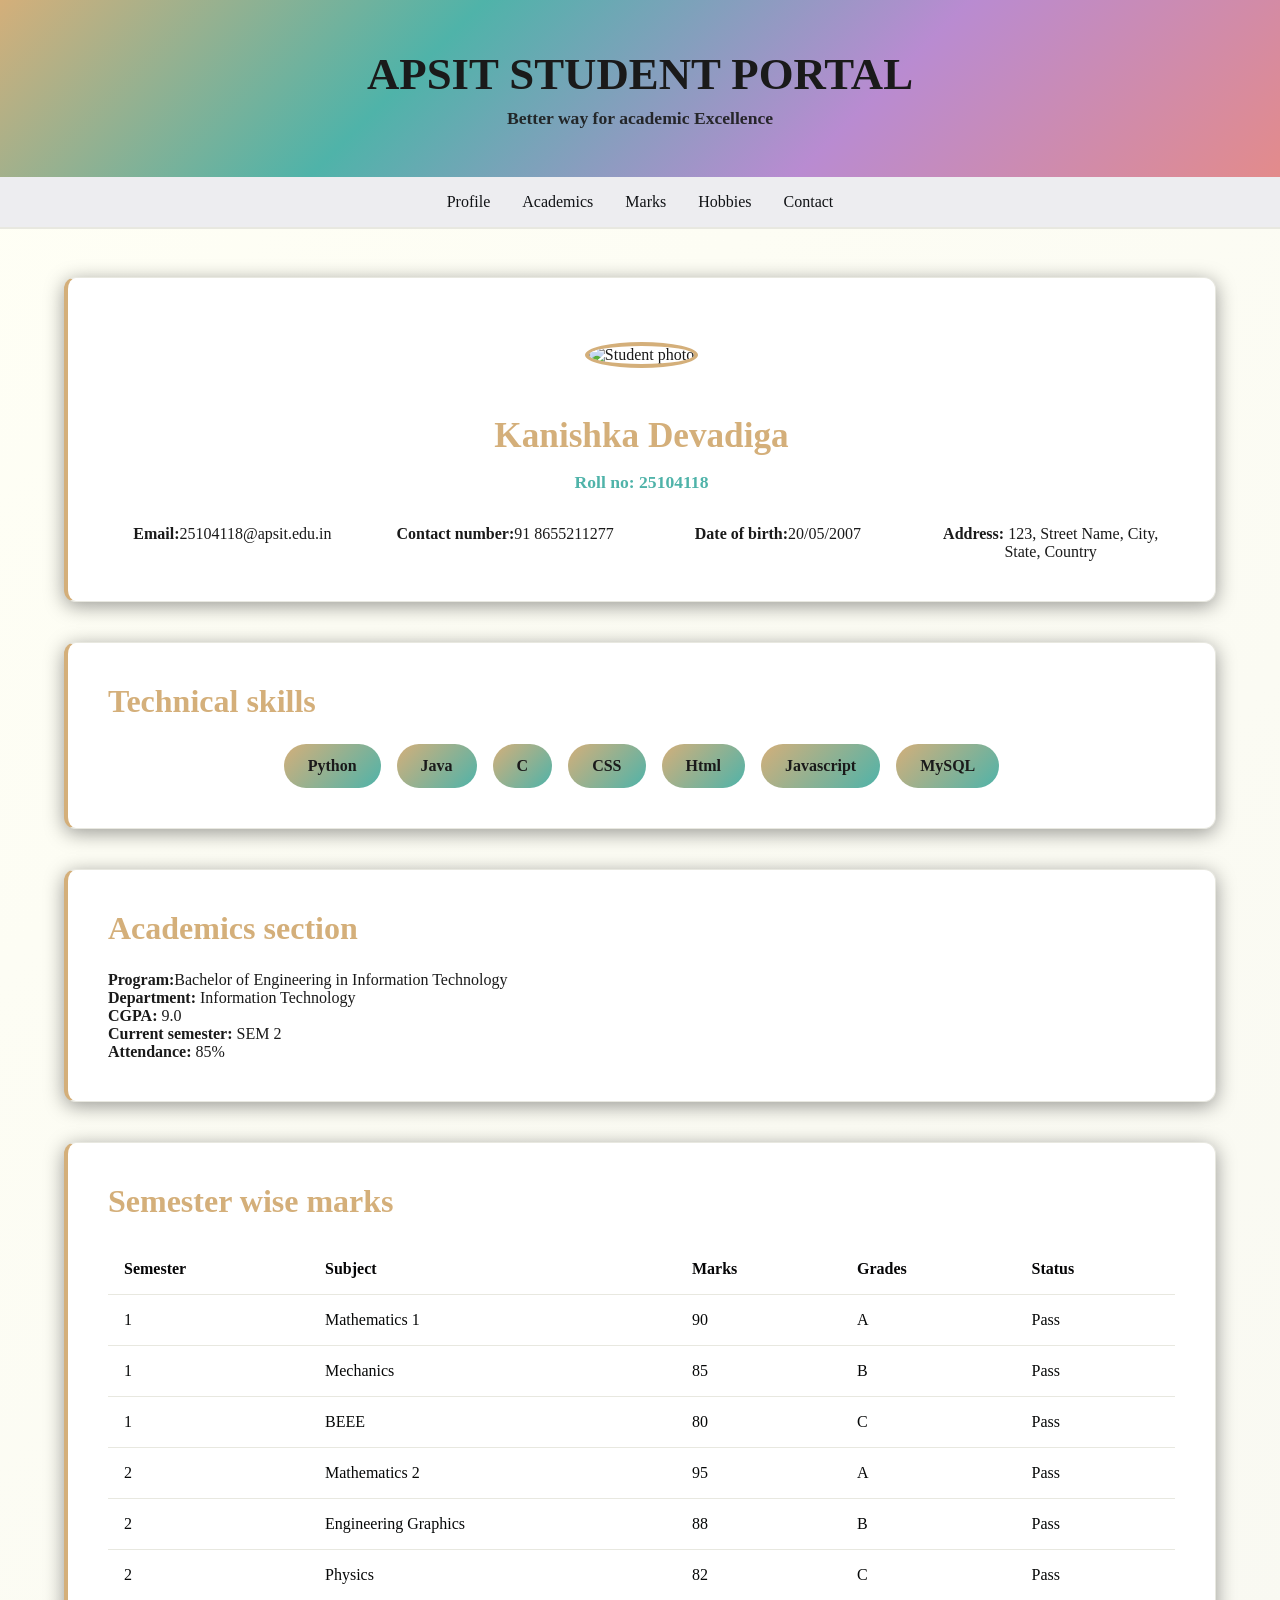
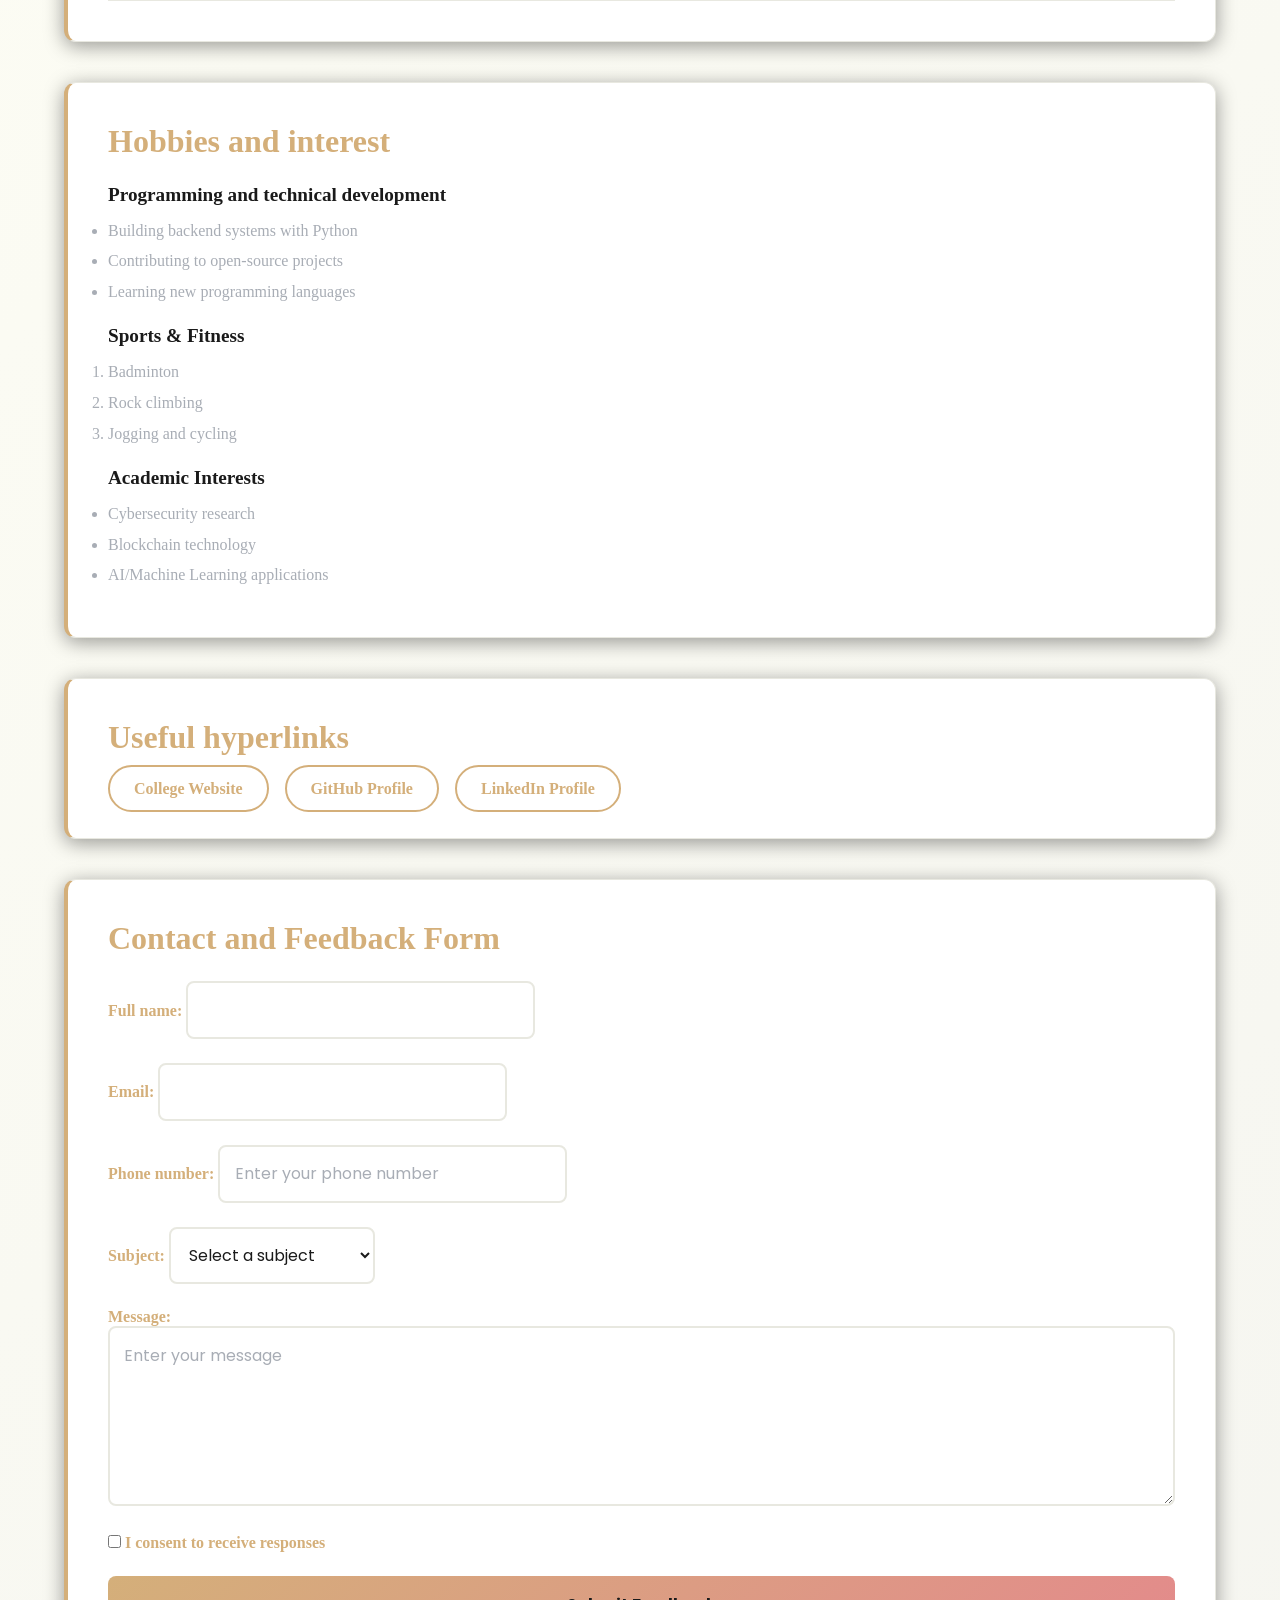
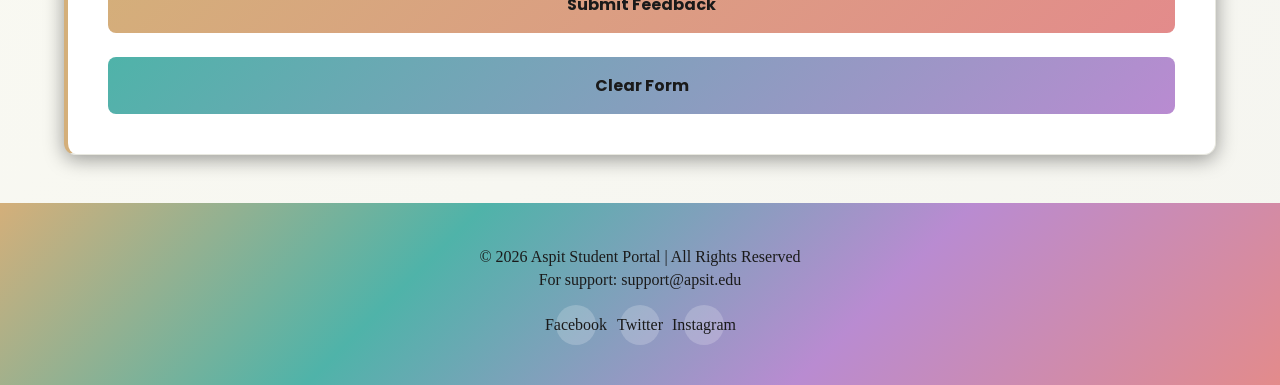
==== index.html @ bbbbcdbe "Rename version1.html to index.html" ====
<!Doctype html>
<html lang = "en">
    <head>
        <meta charset = "UTF-8">
        <meta name = "viewpoint" content = "weidth = device width, initial scale = 1.0">
        <meta name = "viewport" content = "width = device-width, initial-scale = 1.0">
        <title>Student academic portal</title>
        <link rel = "stylesheet" href="version1.css">
    </head>
    <body>
        <header>
            <!--Header section-->
            <h1>APSIT STUDENT PORTAL</h1>
            <p>Better way for academic Excellence</p>
        </header>
        <nav>
            <ul>
                <li><a href="#profile">Profile</a></li>
                <li><a href="#academics">Academics</a></li>
                <li><a href="#marks">Marks</a></li>
                <li><a href="#hobbies">Hobbies</a></li>
                <li><a href="#contact">Contact</a></li>
            </ul>
        </nav>
        <main>

            <!-- Profile section-->

            <section id = "profile">
                <h2></h2>
                   <!--sTUDENT PHOTO-->
                <img src = "https://i.ibb.co/qYXybnB7/Whats-App-Image-2026-09-25-at-18-08-50.jpg" alt = "Student photo">
                   <!--Student name -->
                <h3>Kanishka Devadiga</h3>
                <p><strong>Roll no:</strong> 25104118</p>
                    <!-- personal info grid-->
                 <div class = "info-section">
                    <div class = "info item">
                        <p><strong>Email:</strong>25104118@apsit.edu.in</p>
                    </div>
                    <div class = "info item">
                        <p><strong>Contact number:</strong>91 8655211277</p>
                    </div>
                    <div class = "info item">
                        <p><strong>Date of birth:</strong>20/05/2007</p>
                    </div>
                    <div class = "info item">
                        <p><strong>Address:</strong> 123, Street Name, City, State, Country</p>
                    </div>
                 </div>
            </section>

            <!-- Skills section-->

             <section id = "skills">
                <h2>Technical skills</h2>
                <ul>
                    <li>Python</li>
                    <li>Java</li>
                    <li>C</li>
                    <li>CSS</li>
                    <li>Html</li>
                    <li>Javascript</li>             
                    <li>MySQL</li>  
                </ul>
             </section>

             <!-- Academics section-->

             <section id = "academics">
                <h2>Academics section</h2>
                <div class = "academics section">
                    <div class = "academics info">
                        <p><strong>Program:</strong>Bachelor of Engineering in Information Technology</p>
                    </div>
                    <div class = "academic info">
                        <p><strong>Department:</strong> Information Technology</p>
                    </div>
                    <div class = "academic info">
                        <p><strong>CGPA:</strong> 9.0</p>
                    </div>
                    <div class = "academic info">
                        <p><strong>Current semester:</strong> SEM 2</p>
                    </div>
                    <div class = "academic info">
                        <p><strong>Attendance:</strong> 85%</p>
                    </div>
                </div>
             </section>

            <!--Marks section-->

                <section id = "marks">
                    <h2>Semester wise marks</h2>
                    <table>
                        <thead>
                            <tr>
                                <th>Semester</th>
                                <th>Subject</th>
                                <th>Marks</th>
                                <th>Grades</th>
                                <th>Status</th>
                            </tr>
                            <tr>
                                <td>1</td>
                                <td>Mathematics 1</td>
                                <td>90</td>
                                <td>A</td>
                                <td>Pass</td>
                            </tr>
                            <tr>
                                <td>1</td>
                                <td>Mechanics</td>
                                <td>85</td>
                                <td>B</td>
                                <td>Pass</td>
                            </tr>
                            <tr>
                                <td>1</td>
                                <td>BEEE</td>
                                <td>80</td>
                                <td>C</td>
                                <td>Pass</td>
                            </tr>
                            <tr>
                                <td>2</td>
                                <td>Mathematics 2</td>
                                <td>95</td>
                                <td>A</td>
                                <td>Pass</td>
                            </tr>
                            <tr>
                                <td>2</td>
                                <td>Engineering Graphics</td>
                                <td>88</td>
                                <td>B</td>
                                <td>Pass</td>
                            </tr>
                            <tr>
                                <td>2</td>
                                <td>Physics</td>
                                <td>82</td>
                                <td>C</td>
                                <td>Pass</td>
                            </tr>
                        </thead>
                    </table>
                 </section>

                <!--Hobbies section-->

                <section id = "hobbies">
                    <h2>Hobbies and interest</h2>
                    <h3>Programming and technical development</h3>
                    <ul>
                        <li>Building backend systems with Python</li>
                        <li>Contributing to open-source projects</li>
                        <li>Learning new programming languages</li>
                    </ul>
            
                    <h3>Sports & Fitness</h3>
                    <ol>
                        <li>Badminton</li>
                        <li>Rock climbing</li>
                        <li>Jogging and cycling</li>
                    </ol>
            
                    <h3>Academic Interests</h3>
                    <ul>
                        <li>Cybersecurity research</li>
                        <li>Blockchain technology</li>
                        <li>AI/Machine Learning applications</li>
                    </ul>
                </section>

                <!--Links section-->

                <section id = "links">
                    <h2>Useful hyperlinks</h2>
                    <ul>
                        <li><a href="https://www.apsit.edu.in/" target="_blank">College Website</a></li>
                        <li><a href="https://github.com" target="_blank">GitHub Profile</a></li>
                        <li><a href="https://linkedin.com" target="_blank">LinkedIn Profile</a></li>
                    </ul>
                </section>

                <!--Contact section-->

                <section id ="contact">
                    <h2>Contact and Feedback Form</h2>
                    <form>
                        <div>
                            <label for="full name">Full name:</label>
                            <input type="text" id="full name" name="full name" required>
                        </div>
                        <div>
                            <label for="email">Email:</label>
                            <input type="email" id="email" name="email" required>
                        </div>
                        <div>
                            <label for="phone">Phone number:</label>
                            <input type="tel" id="phone" name="phone" placeholder = "Enter your phone number">
                        </div>
                        <div>
                            <label for="subject">Subject:</label>
                            <select id="subject" name="subject" required>
                                <option value="">Select a subject</option>
                                <option value="academic">Academic Concern</option>
                                <option value="technical">Technical Issue</option>
                                <option value="complaint">Complaint</option>
                                <option value="feedback">General Feedback</option>
                            </select>
                        </div>
                        <div>
                            <label for="message">Message:</label>
                            <textarea id="message" name="message" rows="5" placeholder="Enter your message" required></textarea>
                        </div>
                        <div>
                            <input type="checkbox" id="consent" name="consent" required>
                            <label for="consent">I consent to receive responses</label>
                        </div>
                        <button type="submit">Submit Feedback</button>
                        <button type="reset">Clear Form</button>
                    </form>     
                </section>
        </main>

            <!-- Footer -->

            <footer>
                <p>&copy; 2026 Aspit Student Portal | All Rights Reserved</p>
                     <p>For support: support@apsit.edu</p>
                        <div class="social-links">
                          <a href="https://facebook.com" target="_blank">Facebook</a>
                          <a href="https://twitter.com" target="_blank">Twitter</a>
                          <a href="https://instagram.com" target="_blank">Instagram</a>
                        </div>
            </footer>
    </body>
</html>
---- version1.css ----
@import url('https://fonts.googleapis.com/css2?family=Poppins:wght@300;400;600;700&display=swap');

* {
    margin: 0;
    padding: 0;
    box-sizing: border-box;
}

:root {
    --gold: #D4AF7A;
    --teal: #4FB3A9;
    --purple: #B98BD1;
    --rose: #E38B8B;
    --dark: #1a1a1a;
    --card: #ffffff;
    --light: #1a1a1a;
    --border: #e8e8e0;
}

body {
    background: linear-gradient(135deg, #fffff5, #f5f5f0);
    color: var(--dark);
}

header {
    background: linear-gradient(135deg, var(--gold), var(--teal), var(--purple), var(--rose));
    color: var(--dark);
    padding: 3rem 2rem;
    text-align: center;
    font-weight: 700;
}

header h1 { font-size: 2.8rem; margin-bottom: 0.5rem; }
header p { font-size: 1.1rem; opacity: 0.9; }

nav {
    background: rgba(237, 237, 240, 0.95);
    padding: 1rem;
    border-bottom: 2px solid var(--border);
    position: sticky;
    top: 0;
    z-index: 100;
}

nav ul {
    list-style: none;
    display: flex;
    justify-content: center;
    gap: 2rem;
    flex-wrap: wrap;
    max-width: 1200px;
    margin: 0 auto;
}

nav a {
    color: #111316;
    text-decoration: none;
    font-weight: 500;
    transition: color 0.3s;
    position: relative;
}
nav a::after {
    content: '';
    position: absolute;
    bottom: -5px;
    left: 0;
    width: 0;
    height: 2px;
    background: var(--gold);
    transition: width 0.3s;
}
nav a:hover { color: var(--gold); }
nav a:hover::after { width: 100%; }

main {
    max-width: 1200px;
    margin: 3rem auto;
    padding: 0 1.5rem;
}

section {
    background: var(--card);
    padding: 2.5rem;
    margin-bottom: 2.5rem;
    border-radius: 12px;
    border: 1px solid var(--border);
    border-left: 4px solid var(--gold);
    box-shadow: 0 4px 20px rgba(0, 0, 0, 0.4);
}

section h2 {
    color: var(--gold);
    font-size: 2rem;
    margin-bottom: 1.5rem;
}

section h3 {
    color: var(--light);
    font-size: 1.2rem;
    margin: 1.5rem 0 1rem 0;
}

#profile {
    text-align: center;
}

#profile img {
    width: 220px;
    height: 240px;
    border-radius: 50%;
    border: 4px solid var(--gold);
    margin-bottom: 1.5rem;
}

#profile h3 {
    font-size: 2.2rem;
    color: var(--gold);
}

#profile > p {
    color: var(--teal);
    font-size: 1.1rem;
    font-weight: 600;
    margin-bottom: 2rem;
}

.info-section {
    display: grid;
    grid-template-columns: repeat(auto-fit, minmax(200px, 1fr));
    gap: 1.5rem;
    margin-top: 1.5rem;
}

.info-item {
    background: rgba(212, 175, 122, 0.08);
    padding: 1.5rem;
    border-radius: 8px;
    border-top: 3px solid var(--gold);
}

.info-item p { color: #a8adb5; margin: 0.5rem 0; }
.info-item strong { color: var(--gold); }

#skills ul {
    list-style: none;
    display: flex;
    flex-wrap: wrap;
    gap: 1rem;
    justify-content: center;
    margin-top: 1.5rem;
}

#skills li {
    background: linear-gradient(135deg, var(--gold), var(--teal));
    color: var(--dark);
    padding: 0.8rem 1.5rem;
    border-radius: 50px;
    font-weight: 600;
}

table {
    width: 100%;
    margin-top: 1.5rem;
    border-collapse: collapse;
}

thead {
    background: linear-gradient(135deg, var(--card));
    color: var(--dark);
}

th, td {
    padding: 1rem;
    text-align: left;
    border-bottom: 1px solid var(--border);
}

td { color: #070808; }
th { color: #060607; }

#hobbies li {
    color: #a8adb5;
    margin-bottom: 0.8rem;
    cursor: pointer;
}

#links ul {
    list-style: none;
    display: flex;
    flex-wrap: wrap;
    gap: 1rem;
    margin-top: 1.5rem;
}

#links a {
    padding: 0.8rem 1.5rem;
    color: var(--gold);
    border: 2px solid var(--gold);
    border-radius: 50px;
    text-decoration: none;
    font-weight: 600;
    background: transparent;
}

#links a:hover {
    background: linear-gradient(135deg, var(--gold), var(--rose));
    color: var(--dark);
    border-color: transparent;
}

form {
    display: flex;
    flex-direction: column;
    gap: 1.5rem;
    margin-top: 1.5rem;
}

label {
    font-weight: 600;
    color: var(--gold);
    margin-bottom: 0.5rem;
}

input, select, textarea {
    padding: 0.9rem;
    border: 2px solid var(--border);
    border-radius: 8px;
    background: rgba(255, 255, 255, 0.5);
    color: var(--light);
    font-family: 'Poppins', sans-serif;
    font-size: 1rem;
}

input::placeholder, textarea::placeholder {
    color: #a8adb5;
}

input:focus, select:focus, textarea:focus {
    outline: none;
    border-color: var(--gold);
    background: rgba(254, 254, 255, 0.8);
}

textarea {
    width: 100%;
    resize: vertical;
    min-height: 180px;
}

.button-group {
    display: flex;
    gap: 1rem;
    margin-top: 1.5rem;
}

button {
    flex: 1;
    padding: 1rem;
    font-size: 1rem;
    font-weight: 700;
    border: none;
    border-radius: 8px;
    cursor: pointer;
    font-family: 'Poppins', sans-serif;
}

button[type="submit"] {
    background: linear-gradient(135deg, var(--gold), var(--rose));
    color: var(--dark);
}

button[type="reset"] {
    background: linear-gradient(135deg, var(--teal), var(--purple));
    color: var(--dark);
}

footer {
    background: linear-gradient(135deg, var(--gold), var(--teal), var(--purple), var(--rose));
    color: var(--dark);
    text-align: center;
    padding: 2.5rem;
    margin-top: 3rem;
    font-weight: 500;
}

footer p { margin: 0.3rem 0; }

.social-links {
    display: flex;
    justify-content: center;
    gap: 1.5rem;
    margin-top: 1rem;
}

.social-links a {
    width: 40px;
    height: 40px;
    display: flex;
    align-items: center;
    justify-content: center;
    border-radius: 50%;
    background: rgba(255, 255, 255, 0.2);
    color: var(--dark);
    text-decoration: none;
}

@media (max-width: 768px) {
    header h1 { font-size: 2rem; }
    nav ul { gap: 1rem; }
    section { padding: 1.5rem; }
    .info-section { grid-template-columns: 1fr; }
    #profile img { width: 140px; height: 140px; }
    table { font-size: 0.9rem; }
    th, td { padding: 0.7rem; }
    .button-group { flex-direction: column; }
    button { width: 100%; }
}

@media (max-width: 480px) {
    header h1 { font-size: 1.5rem; }
    header p { font-size: 0.95rem; }
    nav a { font-size: 0.8rem; }
    section h2 { font-size: 1.4rem; }
    #profile img { width: 120px; height: 120px; }
    #profile h3 { font-size: 1.5rem; }
    #skills li { padding: 0.6rem 1rem; font-size: 0.85rem; }
    #links ul { flex-direction: column; }
    #links a { width: 100%; }
    table { font-size: 0.8rem; }
    button { padding: 0.8rem; }
}
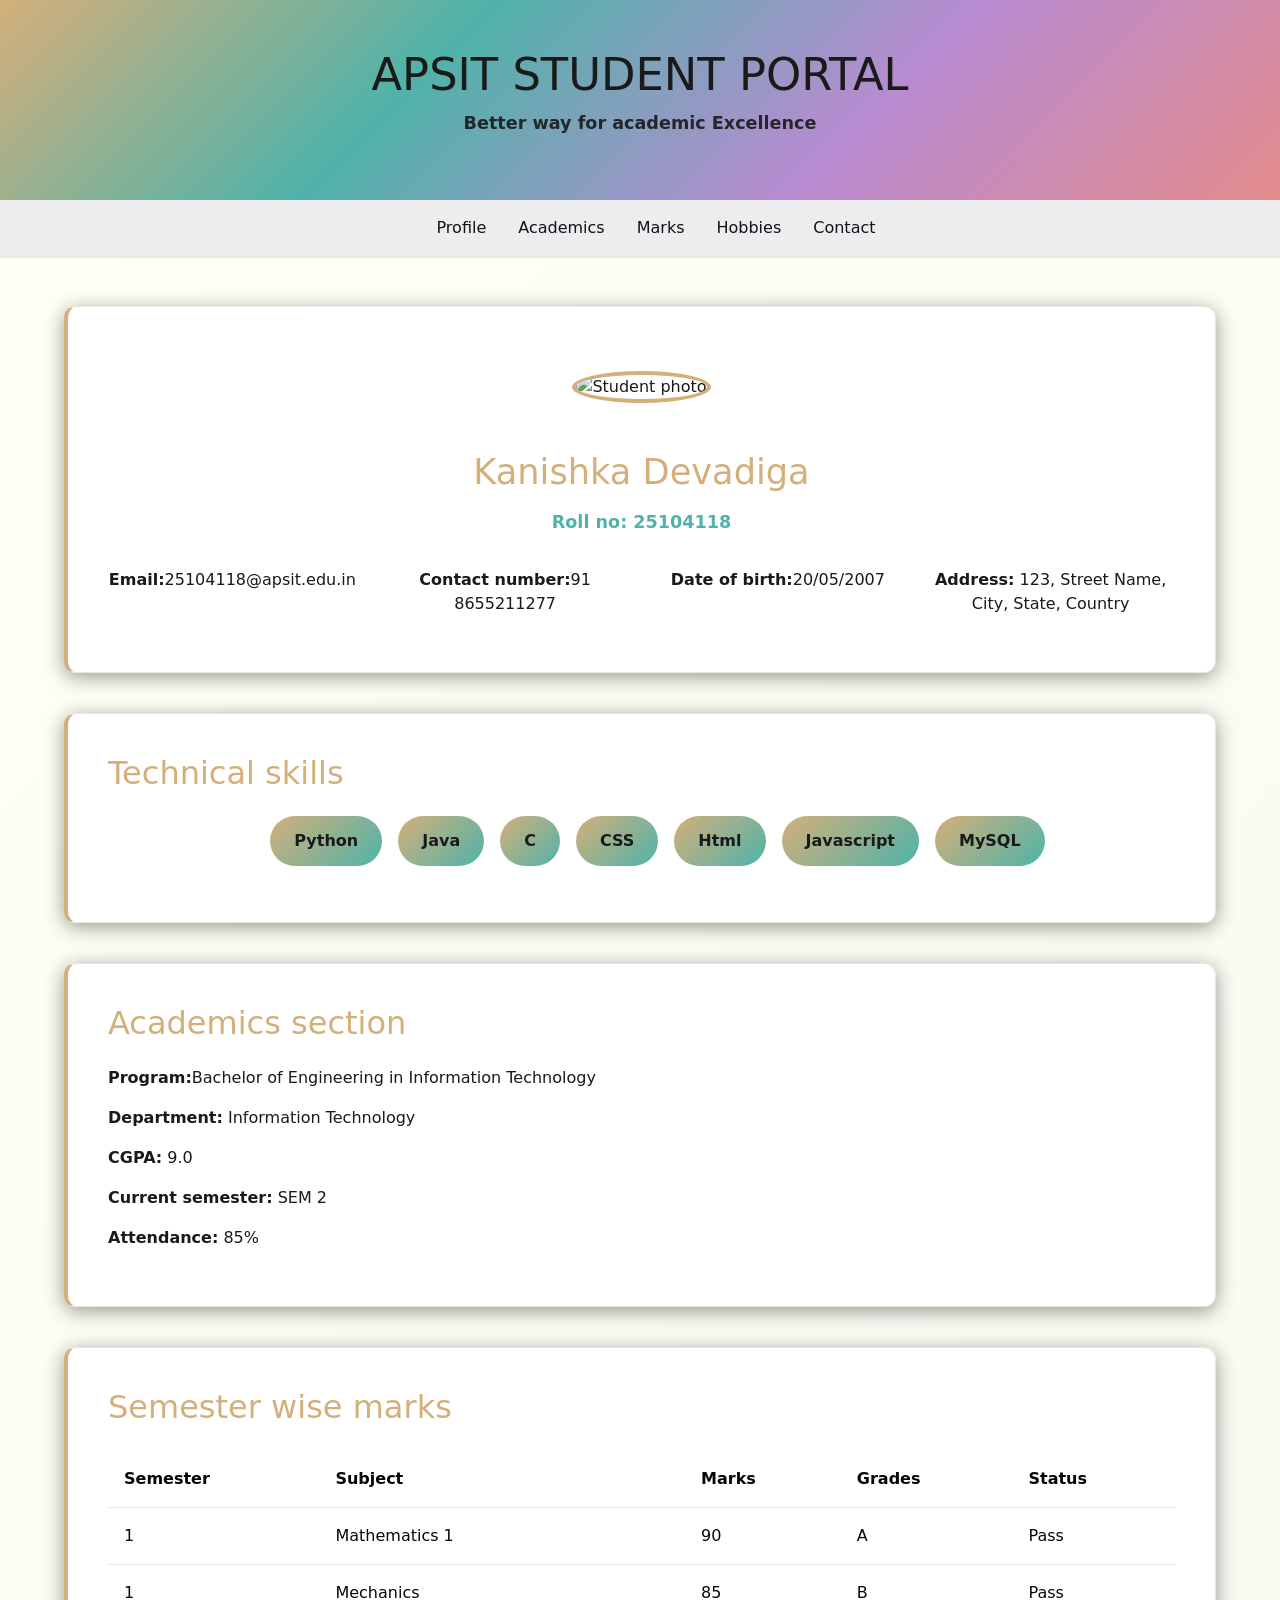
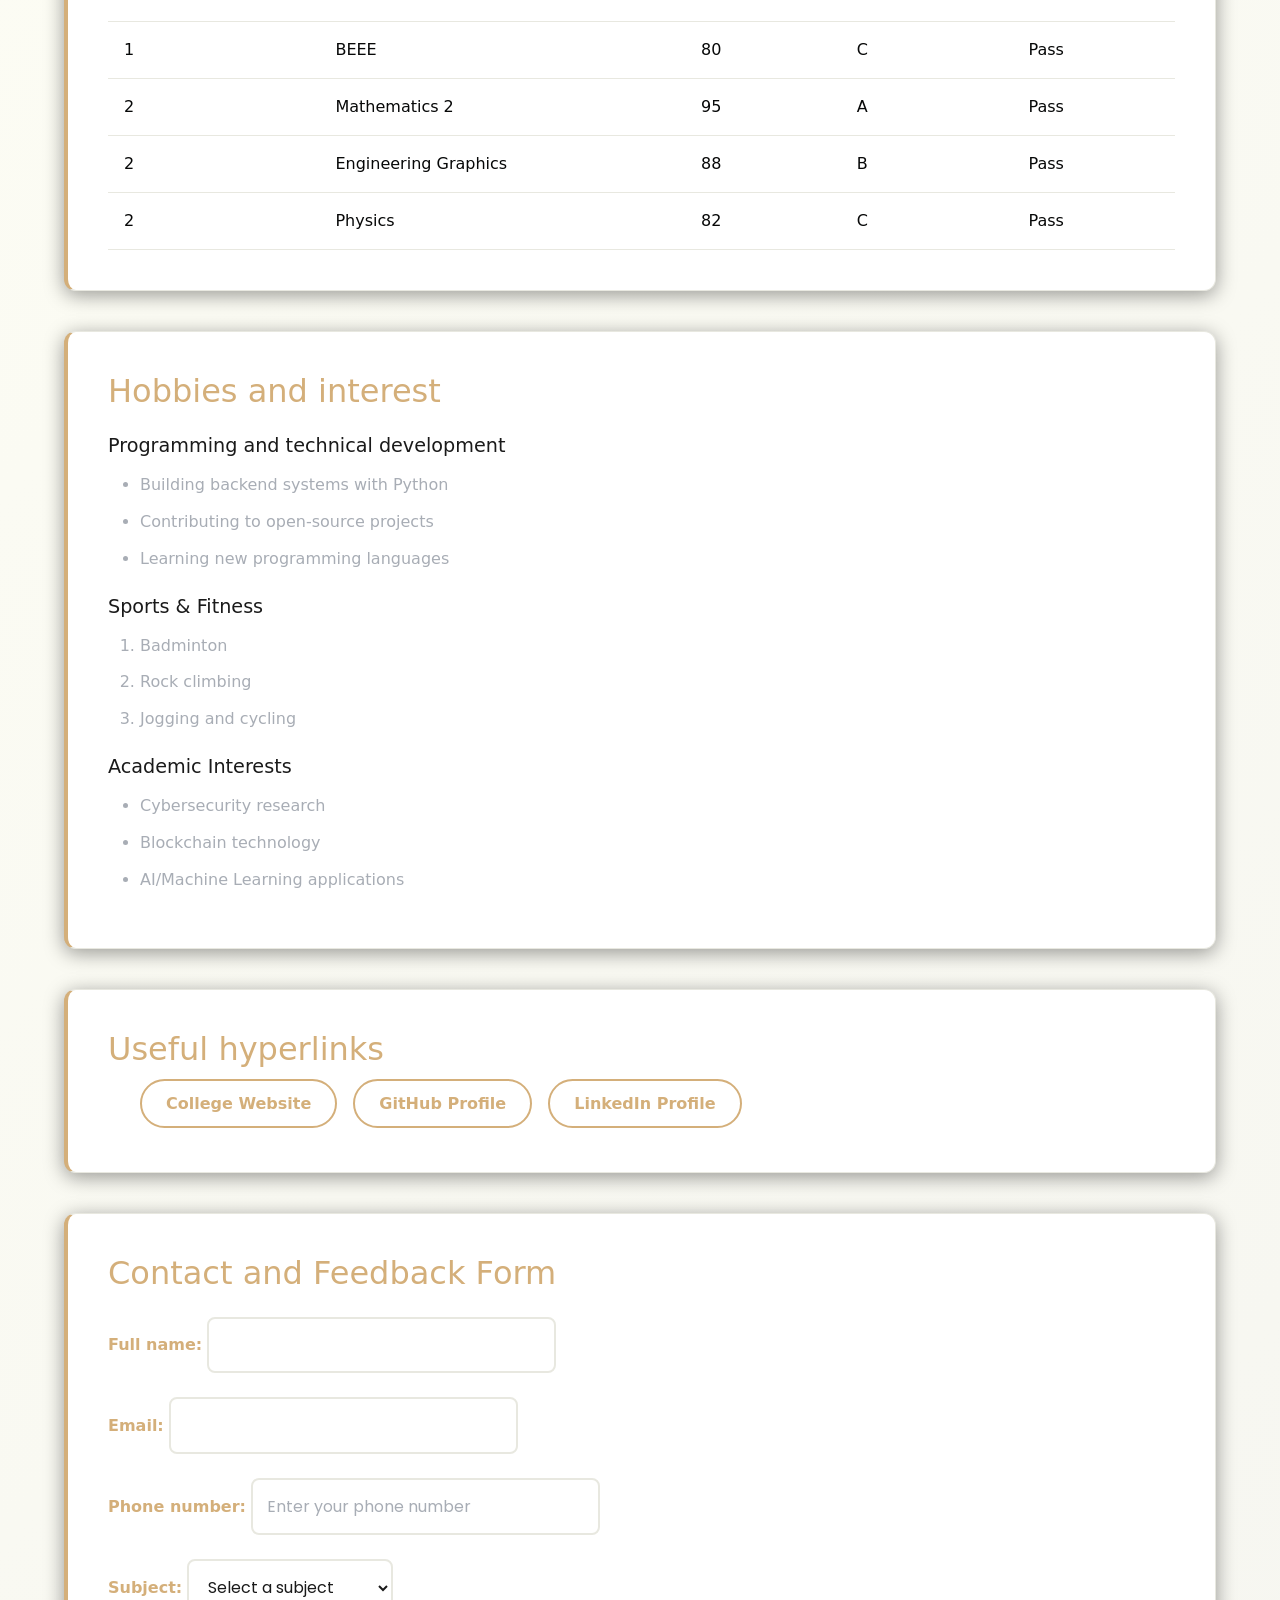
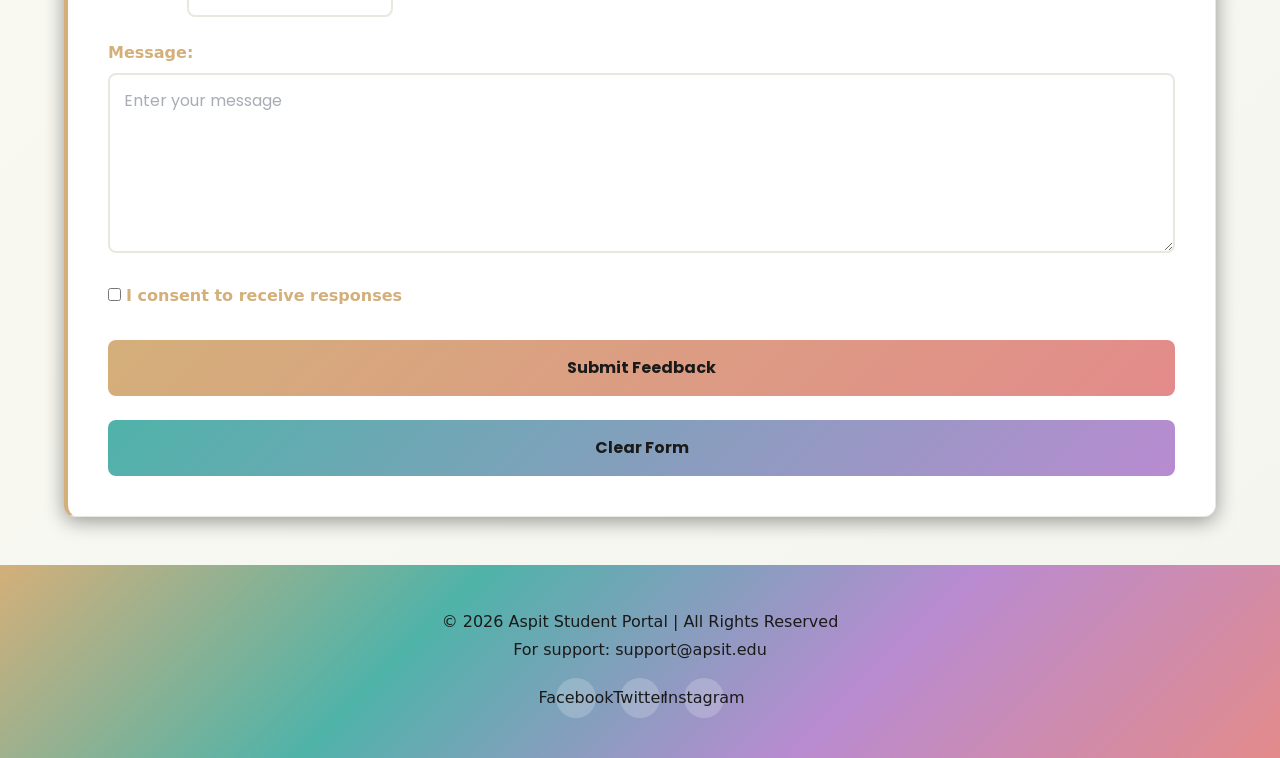
==== commit b4ff8fe9: "Update index.html" ====
--- a/index.html
+++ b/index.html
@@ -5,6 +5,7 @@
         <meta name = "viewpoint" content = "weidth = device width, initial scale = 1.0">
         <meta name = "viewport" content = "width = device-width, initial-scale = 1.0">
         <title>Student academic portal</title>
+        <link href="https://cdnjs.cloudflare.com/ajax/libs/bootstrap/5.3.0/css/bootstrap.min.css" rel="stylesheet">
         <link rel = "stylesheet" href="version1.css">
     </head>
     <body>
@@ -237,4 +238,5 @@
                         </div>
             </footer>
     </body>
+  <script src="https://cdnjs.cloudflare.com/ajax/libs/bootstrap/5.3.0/js/bootstrap.bundle.min.js"></script>
 </html>
